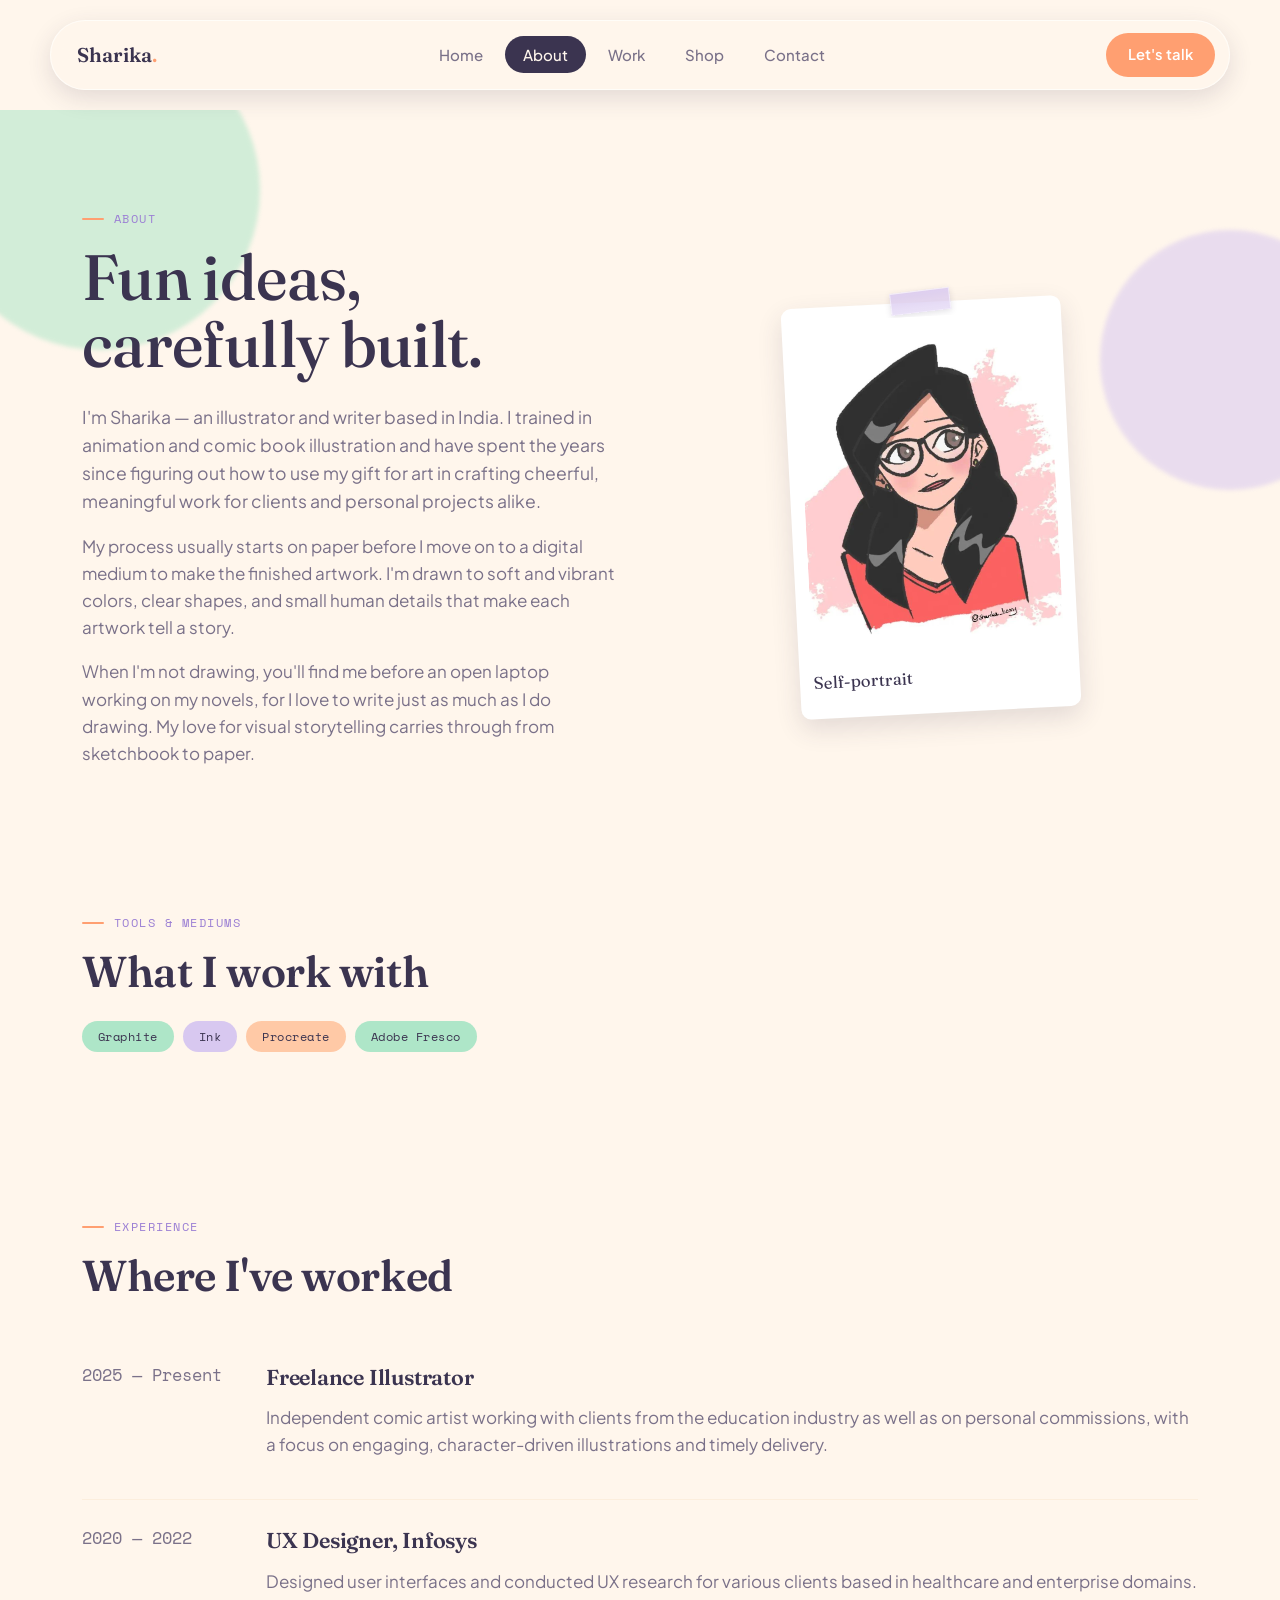
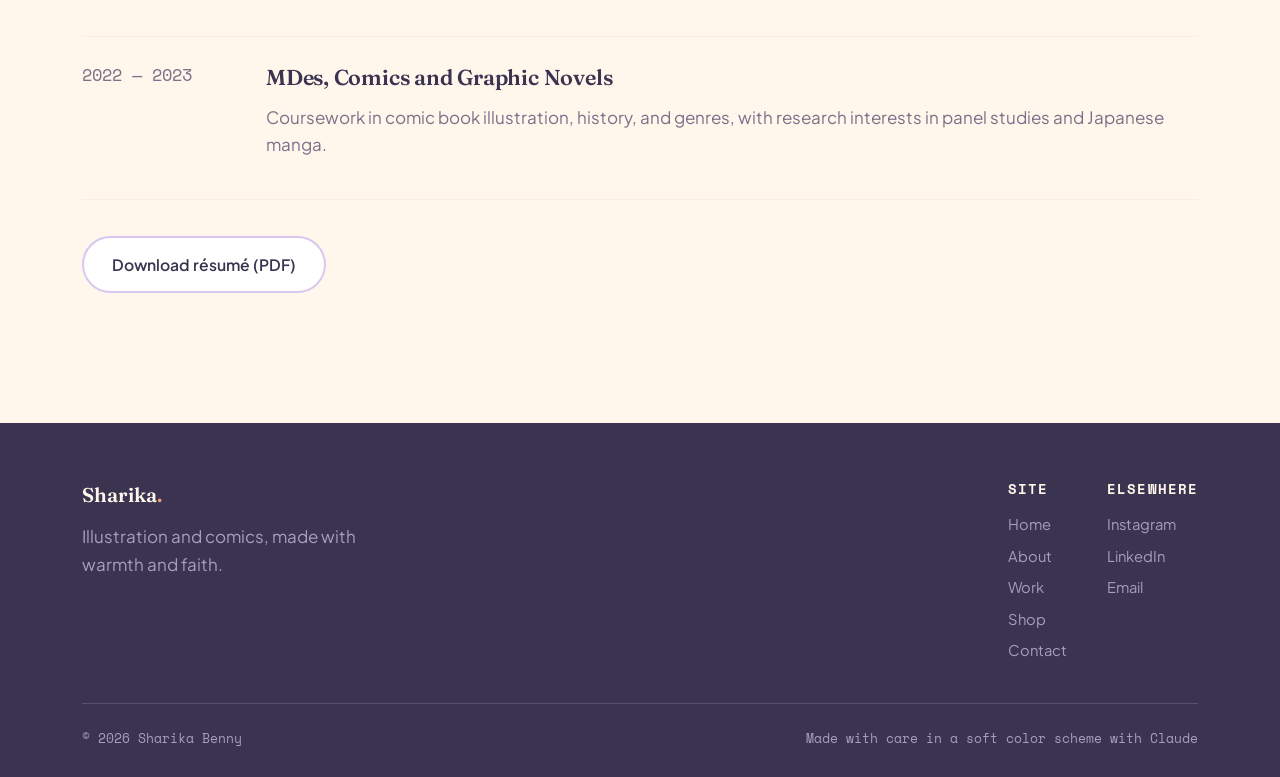
==== about.html @ 6d1d4801 "Update about.html" ====
<!DOCTYPE html>
<html lang="en">
<head>
<meta charset="UTF-8">
<meta name="viewport" content="width=device-width, initial-scale=1.0">
<title>About — Sharika Benny</title>
<meta name="description" content="About illustrator and visual artist Sharika Benny — background, tools, and experience.">
<link rel="preconnect" href="https://fonts.googleapis.com">
<link href="https://fonts.googleapis.com/css2?family=Fraunces:opsz,wght@9..144,400..700&family=Plus+Jakarta+Sans:wght@400;500;600;700&family=Space+Mono:wght@400;700&display=swap" rel="stylesheet">
<link rel="stylesheet" href="style.css">
</head>
<body>

<header class="site-header">
  <nav class="nav-pill wrap" style="max-width:1180px;">
    <a href="index.html" class="logo">Sharika<span class="dot">.</span></a>
    <ul class="nav-links">
      <li><a href="index.html">Home</a></li>
      <li><a href="about.html" class="active">About</a></li>
      <li><a href="work.html">Work</a></li>
      <li><a href="shop.html">Shop</a></li>
      <li><a href="contact.html">Contact</a></li>
    </ul>
    <a href="contact.html" class="nav-cta">Let's talk</a>
    <button class="nav-toggle">MENU</button>
  </nav>
</header>

<!-- ============ INTRO ============ -->
<section style="padding-bottom:60px;">
  <div class="blob-field"><span class="blob b1"></span><span class="blob b2"></span></div>
  <div class="wrap" style="position:relative; z-index:1;">
    <div class="grid-2">
      <div>
        <span class="eyebrow">About</span>
        <h1>Fun ideas,<br>carefully built.</h1>
        <p style="font-size:1.1rem;">I'm Sharika — an illustrator and writer based in India. I trained in animation and comic book illustration and have spent the years since figuring out how to use my gift for art in crafting cheerful, meaningful work for clients and personal projects alike.</p>
        <p>My process usually starts on paper before I move on to a digital medium to make the finished artwork. I'm drawn to soft and vibrant colors, clear shapes, and small human details that make each artwork tell a story.</p>
        <p>When I'm not drawing, you'll find me before an open laptop working on my novels, for I love to write just as much as I do drawing. My love for visual storytelling carries through from sketchbook to paper.</p>
      </div>
      <div style="position:relative; height:380px;">
        <div class="pin-card" style="width:280px; margin:0 auto;">
          <span class="tape"></span>
          <div class="art-thumb" style="aspect-ratio:3/4;">
             <a href="Pic.jpg" class="lightbox-link">
          <img src="Pic.jpg" alt="Fan Art">
          </a>
          </div>
          <div class="pin-title">Self-portrait</div>
        </div>
      </div>
    </div>
  </div>
</section>

<!-- ============ TOOLS / SKILLS ============ -->
<section class="section-tight">
  <div class="wrap">
    <span class="eyebrow">Tools &amp; mediums</span>
    <h2 style="margin-bottom:24px;">What I work with</h2>
    <div>
      <span class="tag">Graphite</span>
      <span class="tag is-lav">Ink</span>
      <span class="tag is-peach">Procreate</span>
      <span class="tag">Adobe Fresco</span>
    </div>
  </div>
</section>

<!-- ============ EXPERIENCE ============ -->
<section>
  <div class="wrap">
    <span class="eyebrow">Experience</span>
    <h2 style="margin-bottom:36px;">Where I've worked</h2>
    <div style="display:flex; flex-direction:column; gap:0;">

      <div style="display:grid; grid-template-columns:160px 1fr; gap:24px; padding:24px 0; border-bottom:1px solid var(--cream-deep);">
        <div class="pin-meta" style="font-family:var(--font-label); color:var(--ink-soft);">2025 — Present</div>
        <div>
          <h3>Freelance Illustrator</h3>
          <p>Independent comic artist working with clients from the education industry as well as on personal commissions, with a focus on engaging, character-driven illustrations and timely delivery.</p>
        </div>
      </div>

      <div style="display:grid; grid-template-columns:160px 1fr; gap:24px; padding:24px 0; border-bottom:1px solid var(--cream-deep);">
        <div class="pin-meta" style="font-family:var(--font-label); color:var(--ink-soft);">2020 — 2022</div>
        <div>
          <h3>UX Designer, Infosys </h3>
          <p>Designed user interfaces and conducted UX research for various clients based in healthcare and enterprise domains.</p>
        </div>
      </div>

      <div style="display:grid; grid-template-columns:160px 1fr; gap:24px; padding:24px 0; border-bottom:1px solid var(--cream-deep);">
        <div class="pin-meta" style="font-family:var(--font-label); color:var(--ink-soft);">2022 — 2023</div>
        <div>
          <h3>MDes, Comics and Graphic Novels</h3>
          <p>Coursework in comic book illustration, history, and genres, with research interests in panel studies and Japanese manga.</p>
        </div>
      </div>

    </div>
    <div style="margin-top:36px;">
      <a href="#" class="btn btn-secondary">Download résumé (PDF)</a>
    </div>
  </div>
</section>

<footer>
  <div class="wrap">
    <div class="foot-top">
      <div>
        <a href="index.html" class="logo">Sharika<span class="dot">.</span></a>
        <p style="color:var(--ink-faint); max-width:280px; margin-top:12px;">Illustration and comics, made with warmth and faith.</p>
      </div>
      <div class="foot-links">
        <div class="foot-col">
          <h4>Site</h4>
          <a href="index.html">Home</a>
          <a href="about.html">About</a>
          <a href="work.html">Work</a>
          <a href="shop.html">Shop</a>
          <a href="contact.html">Contact</a>
        </div>
        <div class="foot-col">
          <h4>Elsewhere</h4>
          <a href="https://www.instagram.com/sharika_benny/">Instagram</a>
          <a href="https://www.linkedin.com/in/sharika-b-89a00021a/">LinkedIn</a>
          <a href="sharikabenny@gmail.com">Email</a>
        </div>
      </div>
    </div>
    <div class="foot-bottom">
      <span>© 2026 Sharika Benny</span>
      <span>Made with care in a soft color scheme with Claude</span>
    </div>
  </div>
</footer>

<script src="js/script.js"></script>
</body>
</html>
---- style.css ----
/* =========================================================
   ART PORTFOLIO — DESIGN SYSTEM
   Palette: peach / mint / lavender, warm cream base
   Display: Fraunces · Body: Plus Jakarta Sans · Labels: Space Mono
   Signature element: pinned "corkboard" cards (rotated + washi tape)
   ========================================================= */

/* ---------- Opening Soon ---------- */

.opening-soon-card{
    max-width:520px;
    margin:50px auto;
    padding:45px;
    text-align:center;
    position:relative;
}

.notice-pin{
    font-size:1.8rem;
    margin-bottom:15px;
}

.notice{
    font-family:"Plus Jakarta Sans",sans-serif;
    color:var(--ink);
}

.notice-line{
    width:120px;
    height:2px;
    background:var(--ink);
    margin:0 auto 30px;
    opacity:.25;
}

.notice h2{
    font-family:"Space Mono",monospace;
    font-size:1rem;
    letter-spacing:2px;
    margin-bottom:30px;
}

.notice p{
    margin-bottom:28px;
    line-height:1.8;
    font-size:1.05rem;
}

.signature{
    font-family:"Fraunces",serif;
    font-size:1.2rem;
    color:var(--lavender-dark);
}

:root {
  /* Color tokens */
  --cream: #FFF6EC;
  --cream-deep: #FCEEDD;
  --peach: #FFC9A6;
  --peach-deep: #FF9F71;
  --mint: #AEE6C8;
  --mint-deep: #63B892;
  --lavender: #D8C8F0;
  --lavender-deep: #9B7FD4;
  --ink: #3B3450;
  --ink-soft: #7A7189;
  --ink-faint: #A79EBB;
  --white: #FFFFFF;
  --shadow: rgba(59, 52, 80, 0.14);

  /* Type */
  --font-display: "Fraunces", "Georgia", serif;
  --font-body: "Plus Jakarta Sans", "Segoe UI", sans-serif;
  --font-label: "Space Mono", "Courier New", monospace;

  /* Layout */
  --max-width: 1180px;
  --radius-lg: 28px;
  --radius-md: 18px;
  --radius-sm: 10px;
}

* { box-sizing: border-box; }
html { scroll-behavior: smooth; }

body {
  margin: 0;
  background: var(--cream);
  color: var(--ink);
  font-family: var(--font-body);
  font-size: 17px;
  line-height: 1.6;
  -webkit-font-smoothing: antialiased;
  overflow-x: hidden;
}

img { max-width: 100%; display: block; }
a { color: inherit; text-decoration: none; }

.wrap {
  max-width: var(--max-width);
  margin: 0 auto;
  padding: 0 32px;
}

h1, h2, h3, h4 {
  font-family: var(--font-display);
  font-weight: 600;
  margin: 0 0 0.4em;
  color: var(--ink);
  letter-spacing: -0.01em;
}

h1 { font-size: clamp(2.6rem, 5vw, 4.4rem); font-weight: 500; line-height: 1.05; }
h2 { font-size: clamp(1.9rem, 3.4vw, 2.7rem); line-height: 1.15; }
h3 { font-size: 1.35rem; }

p { margin: 0 0 1em; color: var(--ink-soft); }

.eyebrow {
  font-family: var(--font-label);
  font-size: 0.78rem;
  letter-spacing: 0.12em;
  text-transform: uppercase;
  color: var(--lavender-deep);
  display: inline-flex;
  align-items: center;
  gap: 10px;
  margin-bottom: 14px;
}
.eyebrow::before {
  content: "";
  width: 22px;
  height: 2px;
  background: var(--peach-deep);
  display: inline-block;
  border-radius: 2px;
}

/* Reduced motion respect */
@media (prefers-reduced-motion: reduce) {
  html { scroll-behavior: auto; }
  * { animation-duration: 0.001ms !important; animation-iteration-count: 1 !important; transition-duration: 0.001ms !important; }
}

/* =========================================================
   AMBIENT BACKGROUND BLOBS
   ========================================================= */
.blob-field {
  position: absolute;
  inset: 0;
  overflow: hidden;
  z-index: 0;
  pointer-events: none;
}
.blob {
  position: absolute;
  border-radius: 50%;
  filter: blur(2px);
  opacity: 0.55;
  animation: float 16s ease-in-out infinite;
}
.blob.b1 { width: 320px; height: 320px; background: var(--mint); top: -80px; left: -60px; animation-delay: 0s; }
.blob.b2 { width: 260px; height: 260px; background: var(--lavender); top: 120px; right: -80px; animation-delay: -4s; }
.blob.b3 { width: 200px; height: 200px; background: var(--peach); bottom: -60px; left: 30%; animation-delay: -8s; }

@keyframes float {
  0%, 100% { transform: translate(0, 0) scale(1); }
  33% { transform: translate(18px, -24px) scale(1.05); }
  66% { transform: translate(-14px, 14px) scale(0.97); }
}

/* =========================================================
   NAVIGATION — soft pill, sticky
   ========================================================= */
.site-header {
  position: sticky;
  top: 0;
  z-index: 100;
  padding: 20px 0;
}
.nav-pill {
  max-width: var(--max-width);
  margin: 0 auto;
  padding: 12px 14px 12px 26px;
  background: rgba(255, 246, 236, 0.78);
  backdrop-filter: blur(14px);
  -webkit-backdrop-filter: blur(14px);
  border: 1px solid rgba(255, 255, 255, 0.6);
  border-radius: 100px;
  display: flex;
  align-items: center;
  justify-content: space-between;
  box-shadow: 0 8px 24px var(--shadow);
}
.logo {
  font-family: var(--font-display);
  font-size: 1.25rem;
  font-weight: 600;
  color: var(--ink);
}
.logo .dot { color: var(--peach-deep); }

.nav-links {
  display: flex;
  align-items: center;
  gap: 4px;
  list-style: none;
  margin: 0;
  padding: 0;
}
.nav-links a {
  padding: 9px 18px;
  border-radius: 100px;
  font-size: 0.94rem;
  font-weight: 500;
  color: var(--ink-soft);
  transition: background 0.2s ease, color 0.2s ease;
}
.nav-links a:hover { background: var(--mint); color: var(--ink); }
.nav-links a.active { background: var(--ink); color: var(--cream); }

.nav-cta {
  background: var(--peach-deep);
  color: var(--white);
  padding: 10px 22px;
  border-radius: 100px;
  font-weight: 600;
  font-size: 0.92rem;
  white-space: nowrap;
  transition: transform 0.2s ease, box-shadow 0.2s ease;
}
.nav-cta:hover { transform: translateY(-2px); box-shadow: 0 8px 18px var(--shadow); }

.nav-toggle { display: none; }

@media (max-width: 780px) {
  .nav-links { display: none; }
  .nav-toggle {
    display: inline-flex;
    background: none;
    border: none;
    font-family: var(--font-label);
    font-size: 0.85rem;
    color: var(--ink);
    cursor: pointer;
  }
  .nav-pill.open .nav-links {
    display: flex;
    flex-direction: column;
    position: absolute;
    top: 74px;
    left: 20px;
    right: 20px;
    background: var(--white);
    border-radius: var(--radius-md);
    padding: 12px;
    box-shadow: 0 12px 30px var(--shadow);
  }
  .nav-links a { width: 100%; text-align: center; }
}

/* =========================================================
   BUTTONS
   ========================================================= */
.btn {
  display: inline-flex;
  align-items: center;
  gap: 8px;
  padding: 14px 28px;
  border-radius: 100px;
  font-weight: 600;
  font-size: 0.98rem;
  border: none;
  cursor: pointer;
  transition: transform 0.2s ease, box-shadow 0.2s ease, background 0.2s ease;
  font-family: var(--font-body);
}
.btn-primary { background: var(--ink); color: var(--cream); }
.btn-primary:hover { transform: translateY(-2px); box-shadow: 0 10px 22px var(--shadow); }
.btn-secondary { background: var(--white); color: var(--ink); border: 2px solid var(--lavender); }
.btn-secondary:hover { background: var(--lavender); transform: translateY(-2px); }
.btn-block { width: 100%; justify-content: center; }

/* =========================================================
   SIGNATURE ELEMENT — PINNED CORKBOARD CARD
   Rotated cards with a washi-tape strip, like pinned to a studio wall.
   Straightens and lifts on hover.
   ========================================================= */
.pin-card {
  position: relative;
  background: var(--white);
  border-radius: var(--radius-sm);
  padding: 14px 14px 20px;
  box-shadow: 0 10px 26px var(--shadow);
  transition: transform 0.35s cubic-bezier(.2,.8,.2,1), box-shadow 0.35s ease;
  cursor: pointer;
}
.pin-card .art-thumb img {
    width: 100%;
    height: 100%;
    display: block;
    object-fit: cover;
}
.pin-card .art-thumb a {
    display: block;
    width: 100%;
    height: 100%;
}
.pin-card:nth-child(3n+1) { transform: rotate(-3deg); }
.pin-card:nth-child(3n+2) { transform: rotate(2deg); }
.pin-card:nth-child(3n)   { transform: rotate(-1.5deg); }
.pin-card:hover {
  transform: rotate(0deg) translateY(-8px) scale(1.02);
  box-shadow: 0 20px 40px var(--shadow);
  z-index: 5;
}
.pin-card .tape {
  position: absolute;
  top: -12px;
  left: 50%;
  transform: translateX(-50%) rotate(-4deg);
  width: 60px;
  height: 22px;
  background: linear-gradient(180deg, rgba(216,200,240,0.85), rgba(216,200,240,0.55));
  border: 1px solid rgba(255,255,255,0.5);
  box-shadow: 0 2px 6px var(--shadow);
}
.pin-card:nth-child(3n+2) .tape { background: linear-gradient(180deg, rgba(174,230,200,0.85), rgba(174,230,200,0.55)); }
.pin-card:nth-child(3n) .tape { background: linear-gradient(180deg, rgba(255,201,166,0.85), rgba(255,201,166,0.55)); }

.pin-card .art-thumb {
  width: 100%;
  aspect-ratio: 4 / 3.1;
  border-radius: 6px;
  overflow: hidden;
  margin-bottom: 12px;
  position: relative;
}
.pin-card .art-thumb svg { width: 100%; height: 100%; display: block; }

.pin-card .pin-title { font-family: var(--font-display); font-size: 1.05rem; margin-bottom: 2px; }
.pin-card .pin-meta { font-family: var(--font-label); font-size: 0.72rem; color: var(--ink-faint); text-transform: uppercase; letter-spacing: 0.06em; }

/* =========================================================
   TAG PILLS
   ========================================================= */
.tag {
  display: inline-flex;
  padding: 6px 16px;
  border-radius: 100px;
  font-family: var(--font-label);
  font-size: 0.76rem;
  letter-spacing: 0.04em;
  background: var(--mint);
  color: var(--ink);
  margin: 0 6px 6px 0;
}
.tag.is-lav { background: var(--lavender); }
.tag.is-peach { background: var(--peach); }

/* =========================================================
   SECTIONS
   ========================================================= */
section { padding: 90px 0; position: relative; }
.section-tight { padding: 60px 0; }
.section-header { max-width: 640px; margin-bottom: 48px; }
.section-header.center { margin-left: auto; margin-right: auto; text-align: center; }

/* =========================================================
   FOOTER
   ========================================================= */
footer {
  background: var(--ink);
  color: var(--cream);
  padding: 56px 0 28px;
  margin-top: 40px;
}
footer .foot-top {
  display: flex;
  justify-content: space-between;
  align-items: flex-start;
  flex-wrap: wrap;
  gap: 32px;
  padding-bottom: 32px;
  border-bottom: 1px solid rgba(255,255,255,0.14);
}
footer .logo { color: var(--cream); }
footer .foot-links { display: flex; gap: 40px; flex-wrap: wrap; }
footer .foot-col h4 { color: var(--cream); font-size: 0.85rem; font-family: var(--font-label); text-transform: uppercase; letter-spacing: 0.08em; margin-bottom: 12px; }
footer .foot-col a { display: block; color: var(--ink-faint); margin-bottom: 8px; font-size: 0.92rem; transition: color 0.2s ease; }
footer .foot-col a:hover { color: var(--peach); }
footer .foot-bottom {
  padding-top: 24px;
  display: flex;
  justify-content: space-between;
  flex-wrap: wrap;
  gap: 12px;
  font-size: 0.82rem;
  color: var(--ink-faint);
  font-family: var(--font-label);
}

/* =========================================================
   LIGHTBOX
   ========================================================= */
/* =========================================================
   LIGHTBOX
   ========================================================= */

.lightbox{
    position:fixed;
    inset:0;
    display:none;
    justify-content:center;
    align-items:center;
    background:rgba(0,0,0,.75);
    backdrop-filter:blur(6px);
    z-index:9999;
    padding:40px;
}

.lightbox.open{
    display:flex;
}

.lightbox-inner{
    position:relative;
    max-width:90vw;
    max-height:90vh;
}

#lightbox-img{
    display:block;
    max-width:100%;
    max-height:90vh;
    border-radius:14px;
    box-shadow:0 25px 60px rgba(0,0,0,.4);
}

.lightbox-close{
    position:absolute;
    top:-18px;
    right:-18px;

    width:40px;
    height:40px;

    border:none;
    border-radius:50%;

    background:white;
    color:#333;

    font-size:24px;
    cursor:pointer;
}
/* =========================================================
   FORMS
   ========================================================= */
.form-field { margin-bottom: 20px; }
.form-field label {
  display: block;
  font-family: var(--font-label);
  font-size: 0.78rem;
  text-transform: uppercase;
  letter-spacing: 0.06em;
  color: var(--ink-soft);
  margin-bottom: 8px;
}
.form-field input,
.form-field textarea,
.form-field select {
  width: 100%;
  padding: 14px 18px;
  border-radius: var(--radius-sm);
  border: 2px solid var(--cream-deep);
  background: var(--white);
  font-family: var(--font-body);
  font-size: 1rem;
  color: var(--ink);
  transition: border-color 0.2s ease;
}
.form-field input:focus,
.form-field textarea:focus,
.form-field select:focus {
  outline: none;
  border-color: var(--lavender-deep);
}
.form-field textarea { resize: vertical; min-height: 130px; }

/* Visible keyboard focus for accessibility */
a:focus-visible, button:focus-visible, input:focus-visible, textarea:focus-visible, select:focus-visible {
  outline: 3px solid var(--lavender-deep);
  outline-offset: 2px;
}

/* =========================================================
   UTILITY GRIDS
   ========================================================= */
.grid-2 { display: grid; grid-template-columns: 1fr 1fr; gap: 48px; align-items: center; }
.grid-3 { display: grid; grid-template-columns: repeat(3, 1fr); gap: 28px; }
.grid-4 { display: grid; grid-template-columns: repeat(4, 1fr); gap: 24px; }

@media (max-width: 900px) {
  .grid-2 { grid-template-columns: 1fr; gap: 32px; }
  .grid-3 { grid-template-columns: repeat(2, 1fr); }
  .grid-4 { grid-template-columns: repeat(2, 1fr); }
}
@media (max-width: 560px) {
  .grid-3, .grid-4 { grid-template-columns: 1fr; }
  .wrap { padding: 0 20px; }
  section { padding: 60px 0; }
}

/* Filter tabs (Work page) */
.filter-row {
  display: flex;
  gap: 10px;
  flex-wrap: wrap;
  margin-bottom: 40px;
}
.filter-btn {
  padding: 10px 20px;
  border-radius: 100px;
  border: 2px solid var(--cream-deep);
  background: var(--white);
  font-family: var(--font-label);
  font-size: 0.8rem;
  letter-spacing: 0.03em;
  cursor: pointer;
  transition: all 0.2s ease;
}
.filter-btn:hover { border-color: var(--lavender); }
.filter-btn.active { background: var(--ink); color: var(--cream); border-color: var(--ink); }

.hidden { display: none !important; }

/* Toast confirmation */
.toast {
  position: fixed;
  bottom: 30px;
  left: 50%;
  transform: translateX(-50%) translateY(20px);
  background: var(--ink);
  color: var(--cream);
  padding: 16px 28px;
  border-radius: 100px;
  font-size: 0.92rem;
  box-shadow: 0 12px 30px rgba(0,0,0,0.25);
  opacity: 0;
  pointer-events: none;
  transition: all 0.3s ease;
  z-index: 300;
}
.toast.show { opacity: 1; transform: translateX(-50%) translateY(0); pointer-events: auto; }
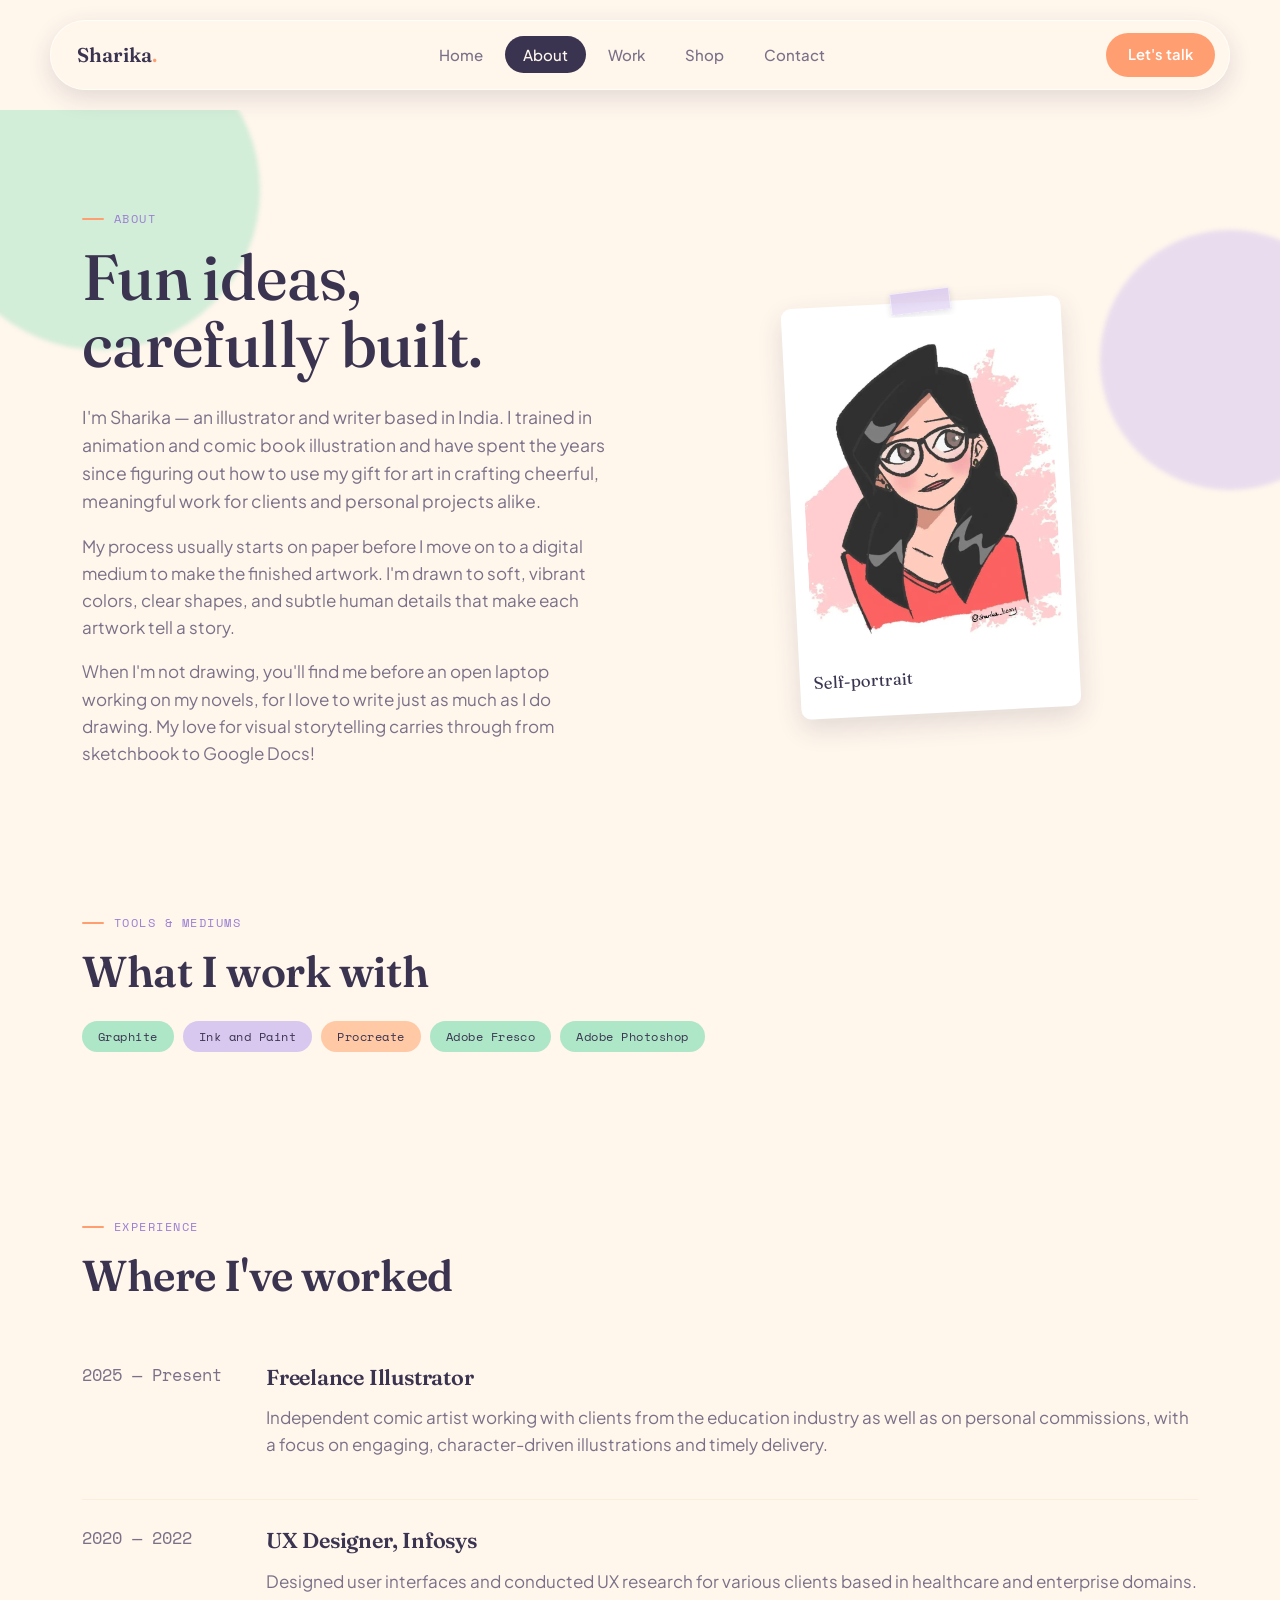
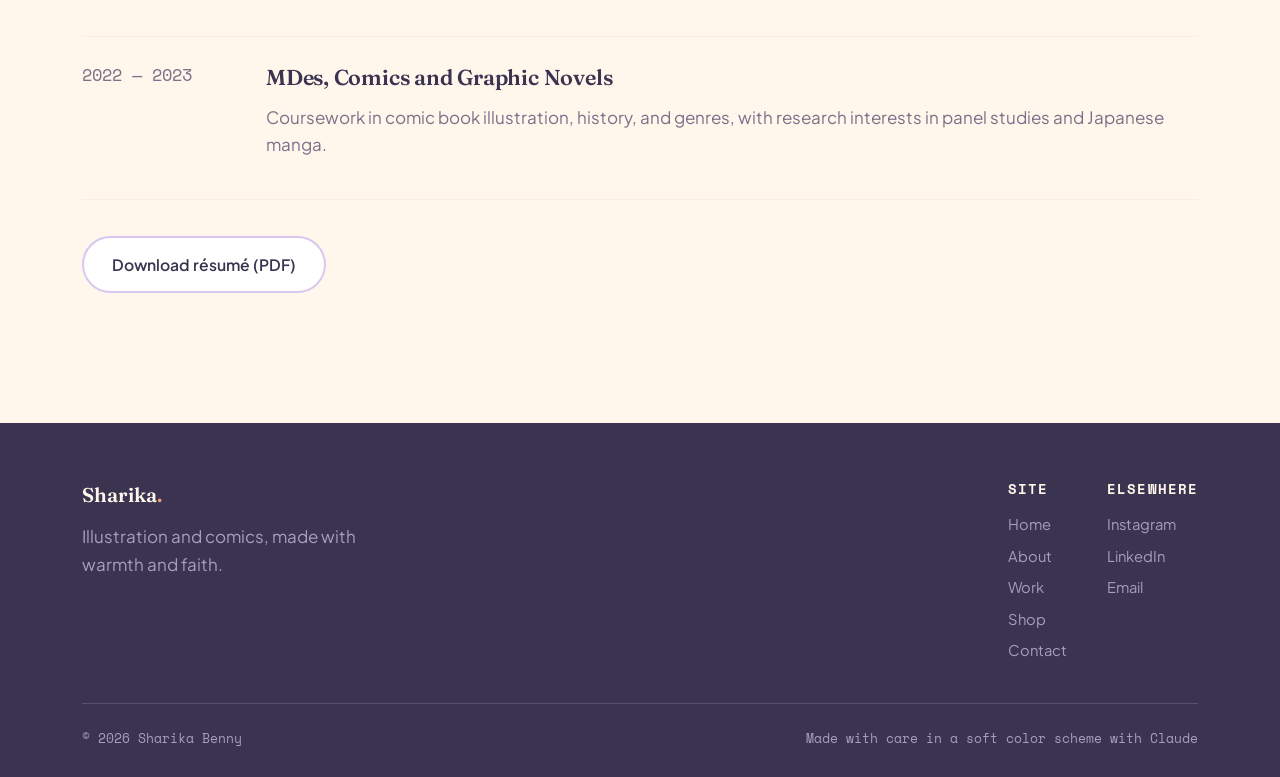
==== commit ed6d1315: "Update about.html" ====
--- a/about.html
+++ b/about.html
@@ -35,8 +35,8 @@
         <span class="eyebrow">About</span>
         <h1>Fun ideas,<br>carefully built.</h1>
         <p style="font-size:1.1rem;">I'm Sharika — an illustrator and writer based in India. I trained in animation and comic book illustration and have spent the years since figuring out how to use my gift for art in crafting cheerful, meaningful work for clients and personal projects alike.</p>
-        <p>My process usually starts on paper before I move on to a digital medium to make the finished artwork. I'm drawn to soft and vibrant colors, clear shapes, and small human details that make each artwork tell a story.</p>
-        <p>When I'm not drawing, you'll find me before an open laptop working on my novels, for I love to write just as much as I do drawing. My love for visual storytelling carries through from sketchbook to paper.</p>
+        <p>My process usually starts on paper before I move on to a digital medium to make the finished artwork. I'm drawn to soft, vibrant colors, clear shapes, and subtle human details that make each artwork tell a story.</p>
+        <p>When I'm not drawing, you'll find me before an open laptop working on my novels, for I love to write just as much as I do drawing. My love for visual storytelling carries through from sketchbook to Google Docs!</p>
       </div>
       <div style="position:relative; height:380px;">
         <div class="pin-card" style="width:280px; margin:0 auto;">
@@ -60,9 +60,10 @@
     <h2 style="margin-bottom:24px;">What I work with</h2>
     <div>
       <span class="tag">Graphite</span>
-      <span class="tag is-lav">Ink</span>
+      <span class="tag is-lav">Ink and Paint</span>
       <span class="tag is-peach">Procreate</span>
       <span class="tag">Adobe Fresco</span>
+      <span class="tag">Adobe Photoshop</span>
     </div>
   </div>
 </section>
@@ -100,7 +101,7 @@
 
     </div>
     <div style="margin-top:36px;">
-      <a href="#" class="btn btn-secondary">Download résumé (PDF)</a>
+      <a href="https://docs.google.com/document/d/1B8jupJB8aHjTLiYPlQEX-GIqlNUJSRAeGOKn75gfinE/edit?usp=sharing" class="btn btn-secondary">Download résumé (PDF)</a>
     </div>
   </div>
 </section>
@@ -125,7 +126,7 @@
           <h4>Elsewhere</h4>
           <a href="https://www.instagram.com/sharika_benny/">Instagram</a>
           <a href="https://www.linkedin.com/in/sharika-b-89a00021a/">LinkedIn</a>
-          <a href="sharikabenny@gmail.com">Email</a>
+          <a href="mailto:sharikabenny@gmail.com">Email</a>
         </div>
       </div>
     </div>
--- a/style.css
+++ b/style.css
@@ -404,57 +404,149 @@
 /* =========================================================
    LIGHTBOX
    ========================================================= */
-/* =========================================================
-   LIGHTBOX
-   ========================================================= */
-
-.lightbox{
-    position:fixed;
-    inset:0;
-    display:none;
-    justify-content:center;
-    align-items:center;
-    background:rgba(0,0,0,.75);
-    backdrop-filter:blur(6px);
-    z-index:9999;
-    padding:40px;
-}
-
-.lightbox.open{
-    display:flex;
-}
-
-.lightbox-inner{
-    position:relative;
-    max-width:90vw;
-    max-height:90vh;
-}
-
-#lightbox-img{
-    display:block;
-    max-width:100%;
-    max-height:90vh;
-    border-radius:14px;
-    box-shadow:0 25px 60px rgba(0,0,0,.4);
-}
-
-.lightbox-close{
-    position:absolute;
-    top:-18px;
-    right:-18px;
-
-    width:40px;
-    height:40px;
-
-    border:none;
-    border-radius:50%;
-
-    background:white;
-    color:#333;
-
-    font-size:24px;
-    cursor:pointer;
-}
+
+#lightbox-img {
+    position: relative;
+    z-index: 1;
+}
+
+#lightbox-img {
+    cursor: grab;
+}
+
+#lightbox-img:active {
+    cursor: grabbing;
+}
+
+.lightbox {
+    position: fixed;
+    inset: 0;
+    display: none;
+    justify-content: center;
+    align-items: center;
+    padding: 40px;
+    background: rgba(0, 0, 0, 0.75);
+    backdrop-filter: blur(6px);
+    z-index: 9999;
+}
+
+.lightbox.show {
+    display: flex;
+}
+
+.lightbox-inner {
+    position: relative;
+    display: inline-block;
+
+    background: white;
+    padding: 22px;
+    border-radius: 24px;
+    box-shadow: 0 25px 60px rgba(0,0,0,.35);
+}
+
+#lightbox-img {
+    display: block;
+    max-width: 85vw;
+    max-height: 85vh;
+    width: auto;
+    height: auto;
+    border-radius: 14px;
+}
+
+.pin-card.lightbox-link {
+    display: block;
+    text-decoration: none;
+    color: inherit;
+}
+
+/* Close button */
+
+.lightbox-close {
+    position: absolute;
+    top: -18px;
+    right: -18px;
+
+    width: 42px;
+    height: 42px;
+
+    border: none;
+    border-radius: 50%;
+
+    background: white;
+    font-size: 26px;
+    cursor: pointer;
+    z-index: 20;
+}
+
+.lightbox-close:hover {
+    transform: scale(1.08);
+}
+
+/* Navigation */
+
+.lightbox-prev,
+.lightbox-next {
+
+    position: absolute;
+    top: 50%;
+    transform: translateY(-50%);
+
+    width: 54px;
+    height: 54px;
+
+    border: none;
+    border-radius: 50%;
+
+    background: rgba(255,255,255,.95);
+    color: #333;
+
+    font-size: 28px;
+    cursor: pointer;
+
+    transition: transform .2s ease, background .2s ease;
+}
+
+.lightbox-prev:hover,
+.lightbox-next:hover {
+    background: white;
+    transform: translateY(-50%) scale(1.08);
+}
+
+.lightbox-prev {
+    left: -75px;
+}
+
+.lightbox-next {
+    right: -75px;
+}
+
+/* Mobile */
+
+@media (max-width: 900px) {
+
+    .lightbox {
+        padding: 20px;
+    }
+
+    .lightbox-inner {
+        padding: 12px;
+    }
+
+    .lightbox-prev {
+        left: 8px;
+    }
+
+    .lightbox-next {
+        right: 8px;
+    }
+
+    .lightbox-close {
+        top: 10px;
+        right: 10px;
+    }
+
+}
+
 /* =========================================================
    FORMS
    ========================================================= */
@@ -554,3 +646,14 @@
   z-index: 300;
 }
 .toast.show { opacity: 1; transform: translateX(-50%) translateY(0); pointer-events: auto; }
+
+.success-message {
+    display: none;
+    margin-top: 20px;
+    padding: 16px 18px;
+    border-radius: 12px;
+    background: #e8f8ee;
+    color: #20643b;
+    font-weight: 600;
+    line-height: 1.5;
+}
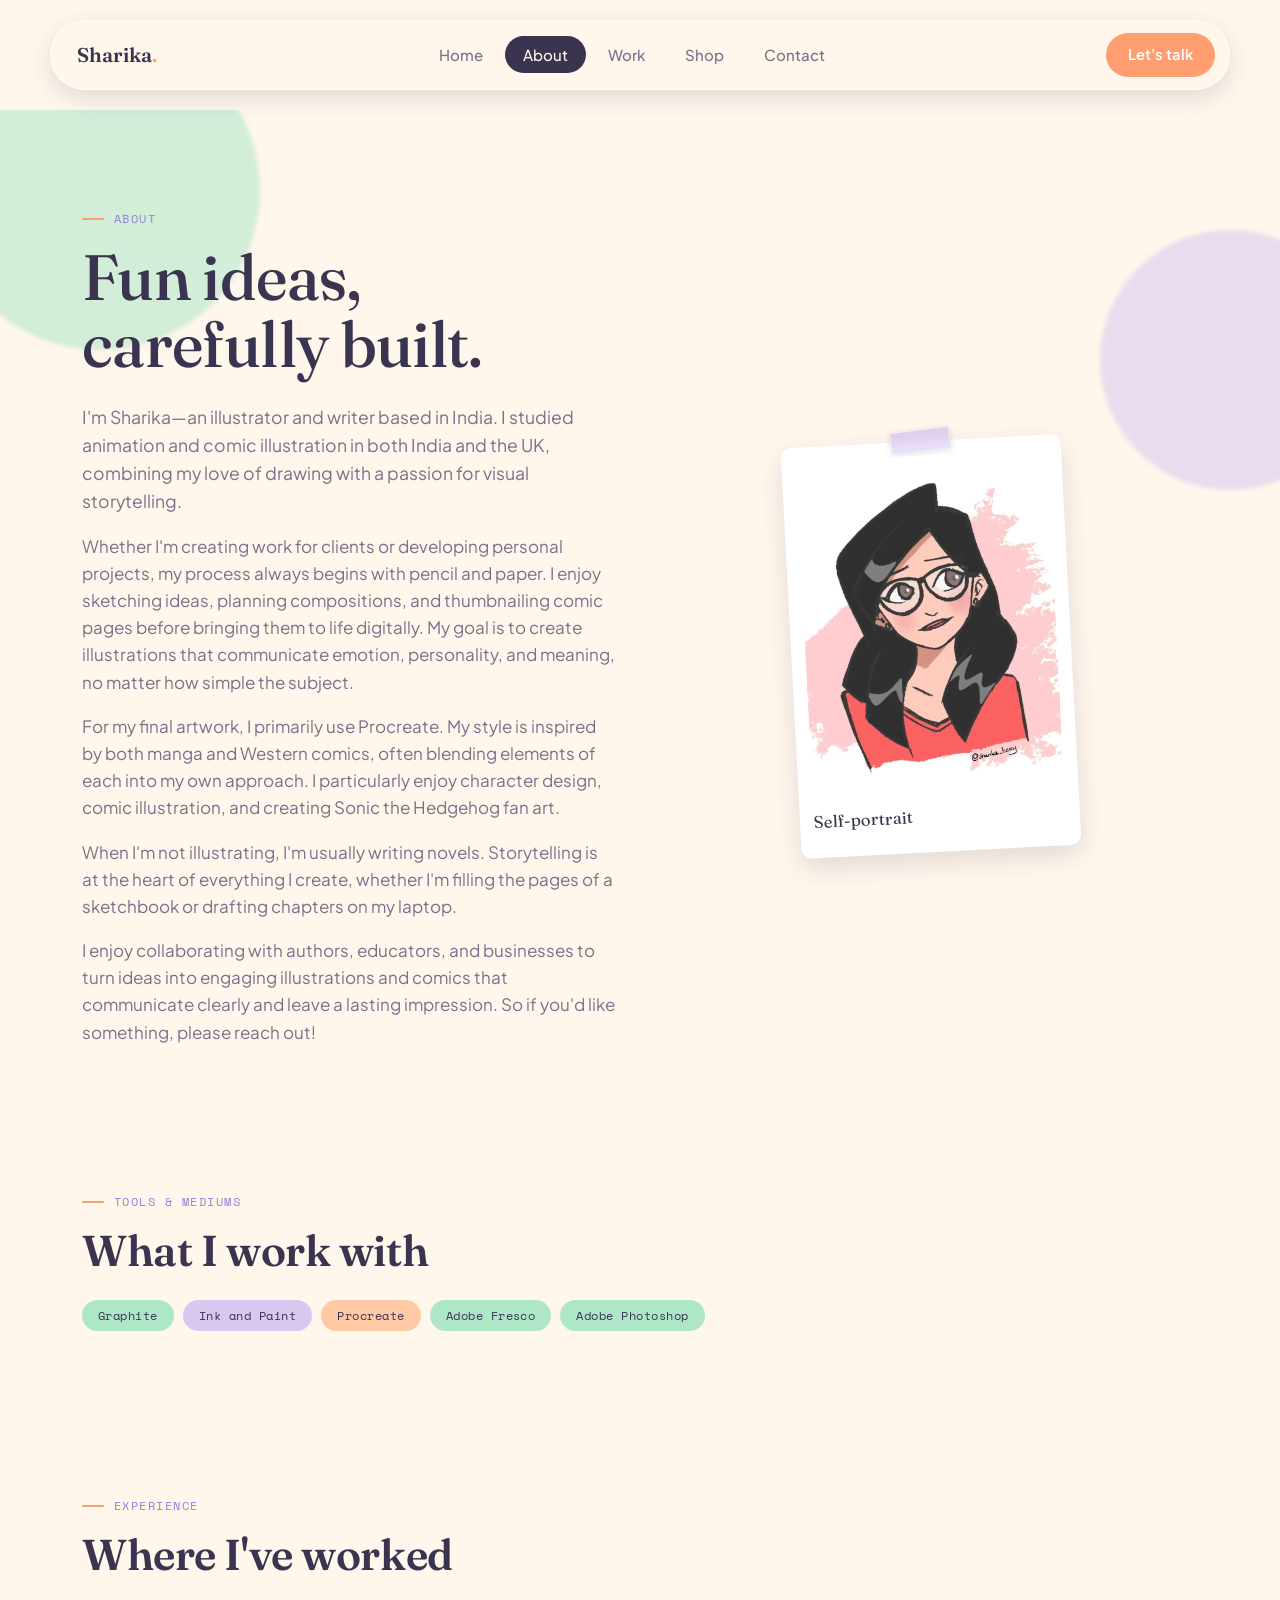
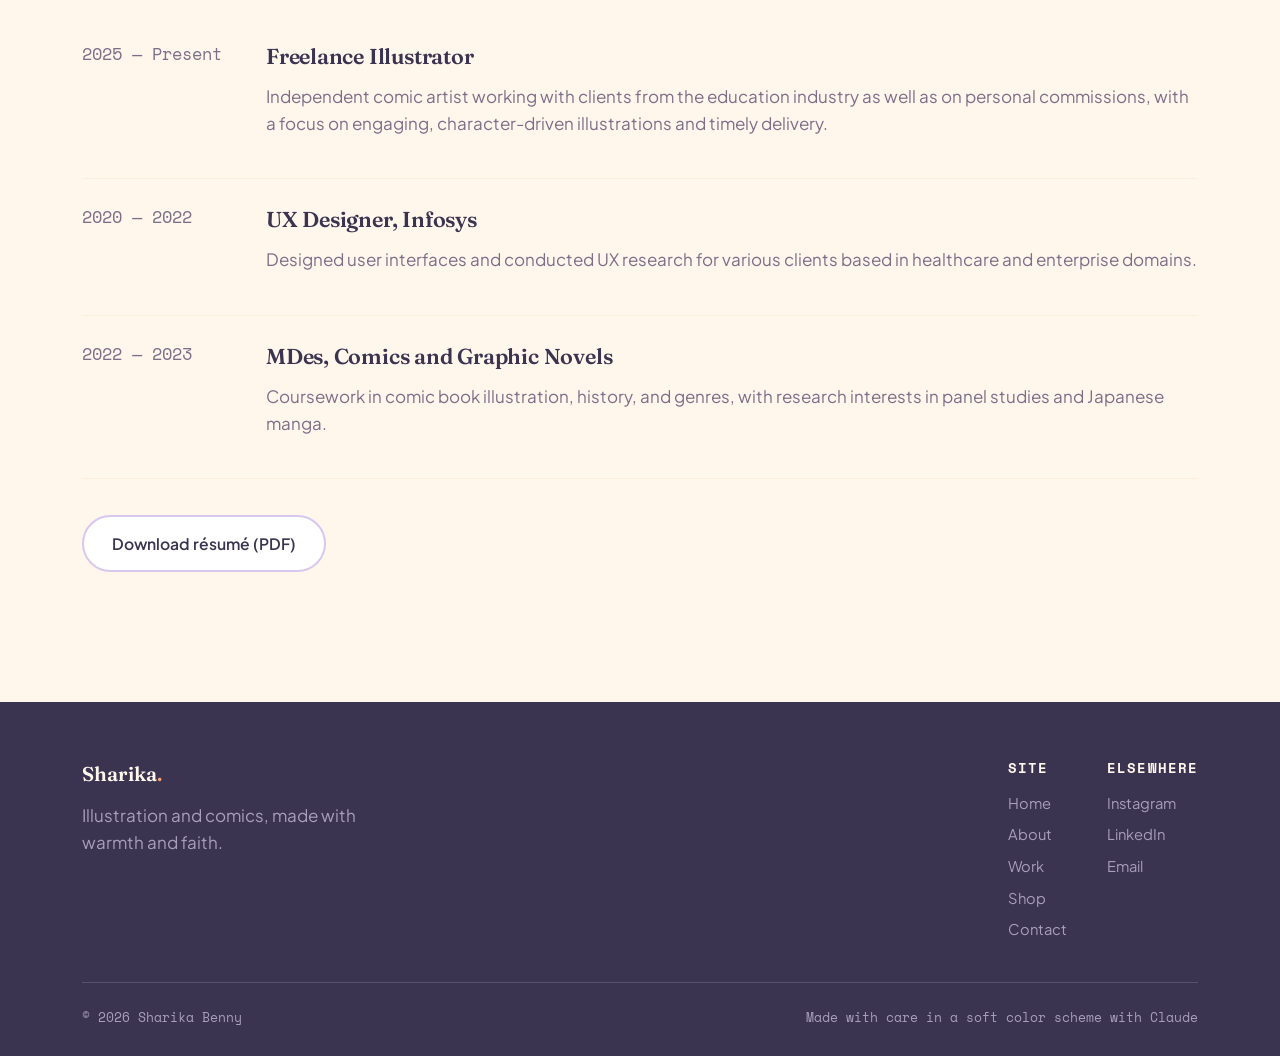
==== commit 6e5b7900: "Update about.html" ====
--- a/about.html
+++ b/about.html
@@ -34,9 +34,11 @@
       <div>
         <span class="eyebrow">About</span>
         <h1>Fun ideas,<br>carefully built.</h1>
-        <p style="font-size:1.1rem;">I'm Sharika — an illustrator and writer based in India. I trained in animation and comic book illustration and have spent the years since figuring out how to use my gift for art in crafting cheerful, meaningful work for clients and personal projects alike.</p>
-        <p>My process usually starts on paper before I move on to a digital medium to make the finished artwork. I'm drawn to soft, vibrant colors, clear shapes, and subtle human details that make each artwork tell a story.</p>
-        <p>When I'm not drawing, you'll find me before an open laptop working on my novels, for I love to write just as much as I do drawing. My love for visual storytelling carries through from sketchbook to Google Docs!</p>
+        <p style="font-size:1.1rem;">I'm Sharika—an illustrator and writer based in India. I studied animation and comic illustration in both India and the UK, combining my love of drawing with a passion for visual storytelling.</p>
+        <p>Whether I'm creating work for clients or developing personal projects, my process always begins with pencil and paper. I enjoy sketching ideas, planning compositions, and thumbnailing comic pages before bringing them to life digitally. My goal is to create illustrations that communicate emotion, personality, and meaning, no matter how simple the subject.</p>
+        <p>For my final artwork, I primarily use Procreate. My style is inspired by both manga and Western comics, often blending elements of each into my own approach. I particularly enjoy character design, comic illustration, and creating Sonic the Hedgehog fan art.</p>
+      <p>When I'm not illustrating, I'm usually writing novels. Storytelling is at the heart of everything I create, whether I'm filling the pages of a sketchbook or drafting chapters on my laptop.</p>
+      <p>I enjoy collaborating with authors, educators, and businesses to turn ideas into engaging illustrations and comics that communicate clearly and leave a lasting impression. So if you'd like something, please reach out!</p>
       </div>
       <div style="position:relative; height:380px;">
         <div class="pin-card" style="width:280px; margin:0 auto;">
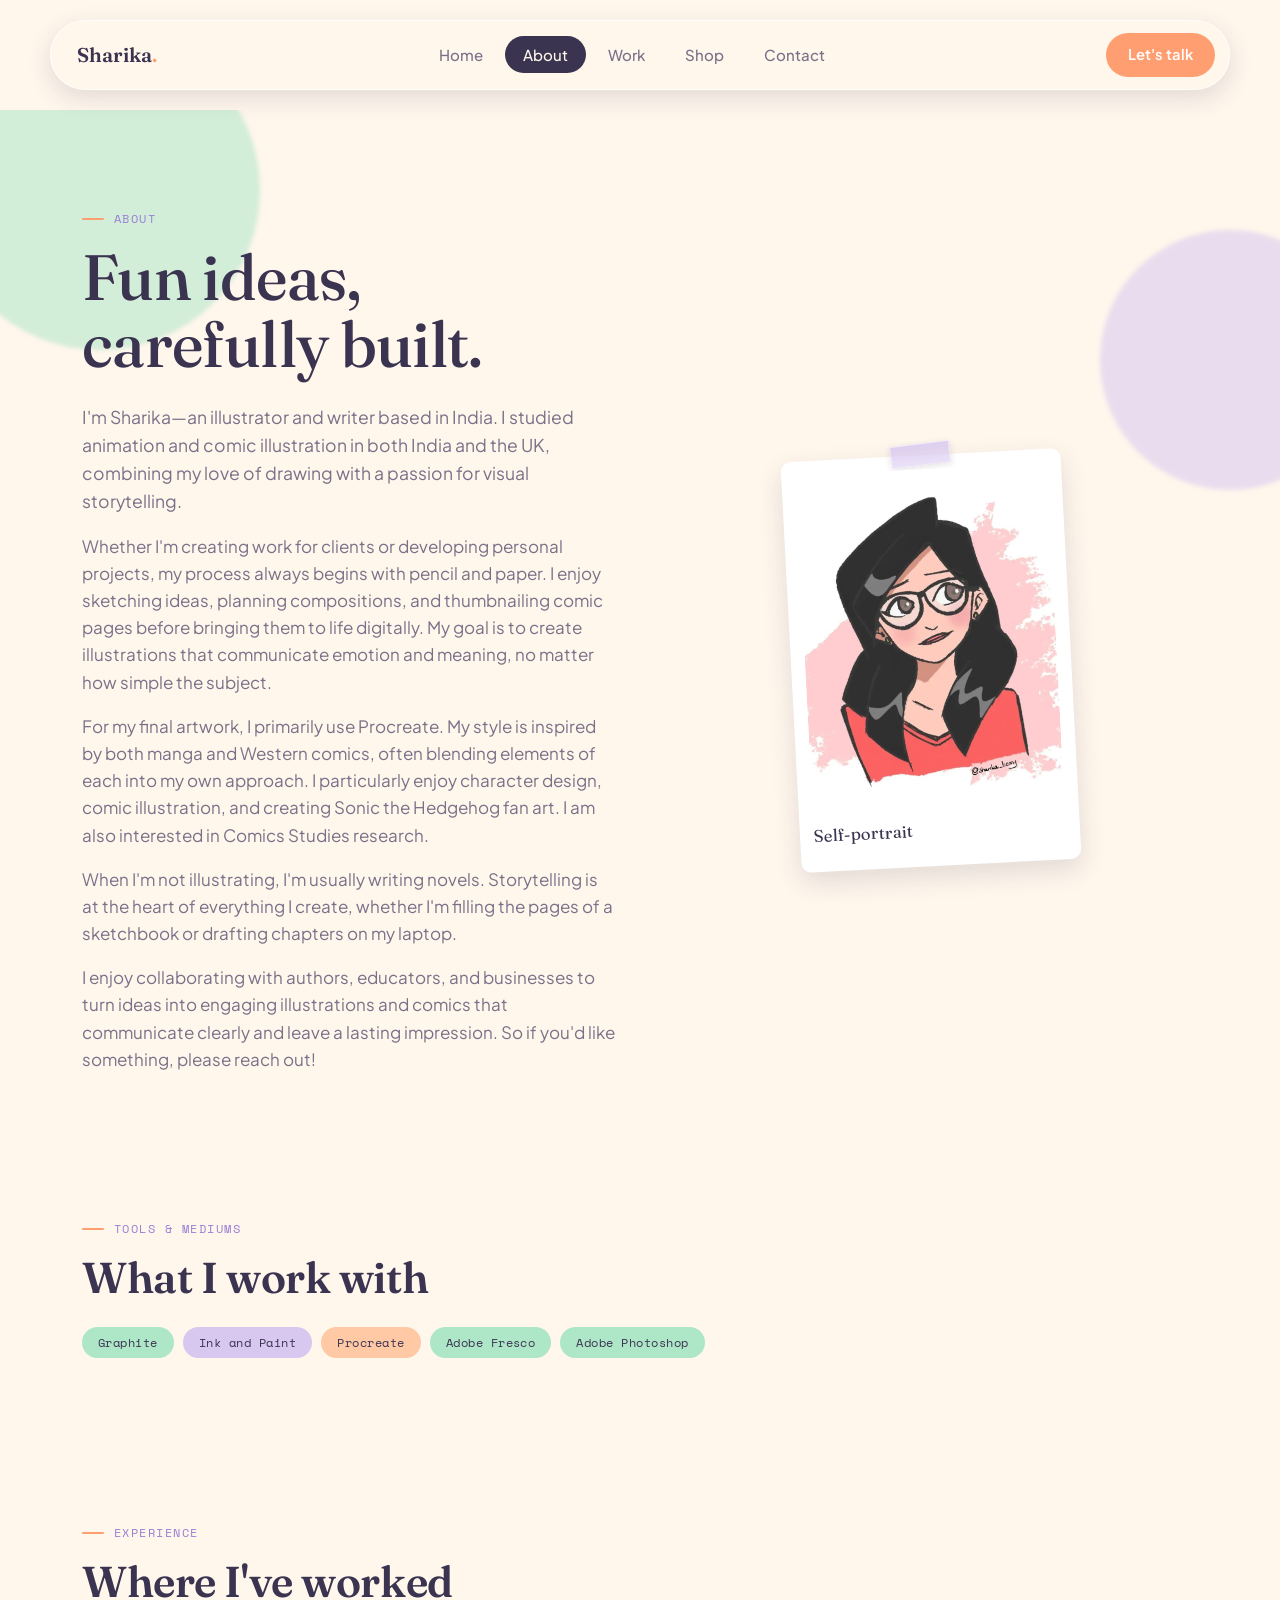
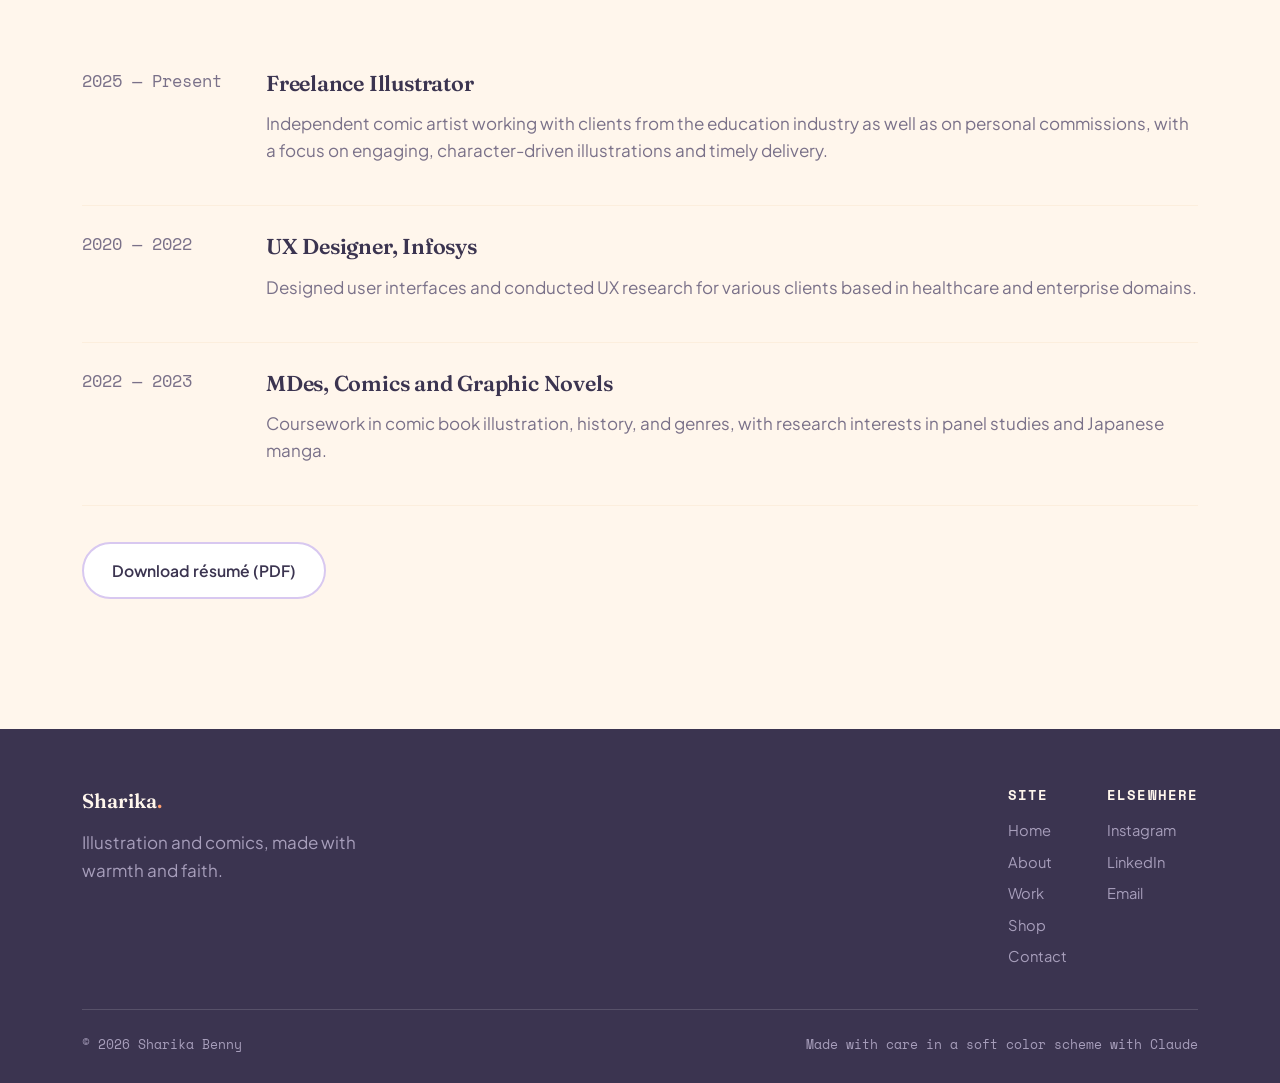
==== commit 825da5d6: "Update about.html" ====
--- a/about.html
+++ b/about.html
@@ -35,8 +35,8 @@
         <span class="eyebrow">About</span>
         <h1>Fun ideas,<br>carefully built.</h1>
         <p style="font-size:1.1rem;">I'm Sharika—an illustrator and writer based in India. I studied animation and comic illustration in both India and the UK, combining my love of drawing with a passion for visual storytelling.</p>
-        <p>Whether I'm creating work for clients or developing personal projects, my process always begins with pencil and paper. I enjoy sketching ideas, planning compositions, and thumbnailing comic pages before bringing them to life digitally. My goal is to create illustrations that communicate emotion, personality, and meaning, no matter how simple the subject.</p>
-        <p>For my final artwork, I primarily use Procreate. My style is inspired by both manga and Western comics, often blending elements of each into my own approach. I particularly enjoy character design, comic illustration, and creating Sonic the Hedgehog fan art.</p>
+        <p>Whether I'm creating work for clients or developing personal projects, my process always begins with pencil and paper. I enjoy sketching ideas, planning compositions, and thumbnailing comic pages before bringing them to life digitally. My goal is to create illustrations that communicate emotion and meaning, no matter how simple the subject.</p>
+        <p>For my final artwork, I primarily use Procreate. My style is inspired by both manga and Western comics, often blending elements of each into my own approach. I particularly enjoy character design, comic illustration, and creating Sonic the Hedgehog fan art. I am also interested in Comics Studies research.</p>
       <p>When I'm not illustrating, I'm usually writing novels. Storytelling is at the heart of everything I create, whether I'm filling the pages of a sketchbook or drafting chapters on my laptop.</p>
       <p>I enjoy collaborating with authors, educators, and businesses to turn ideas into engaging illustrations and comics that communicate clearly and leave a lasting impression. So if you'd like something, please reach out!</p>
       </div>
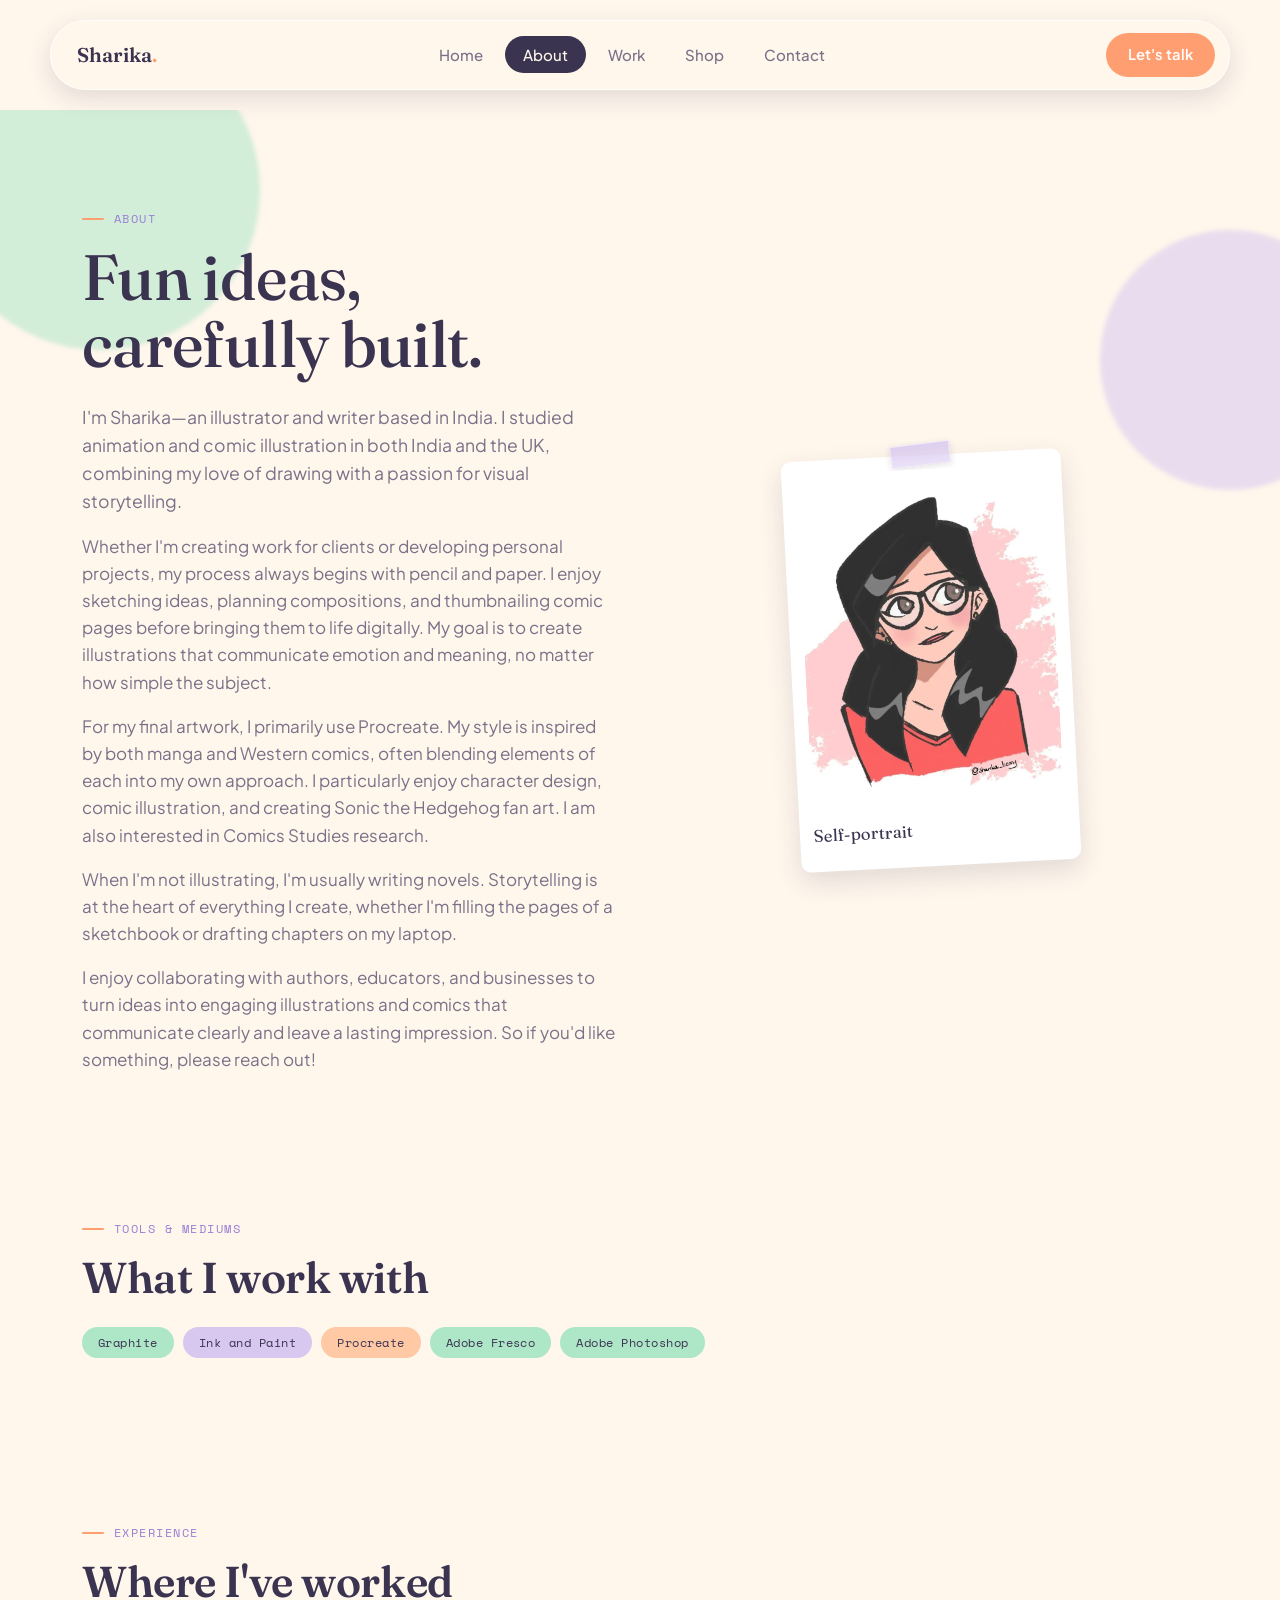
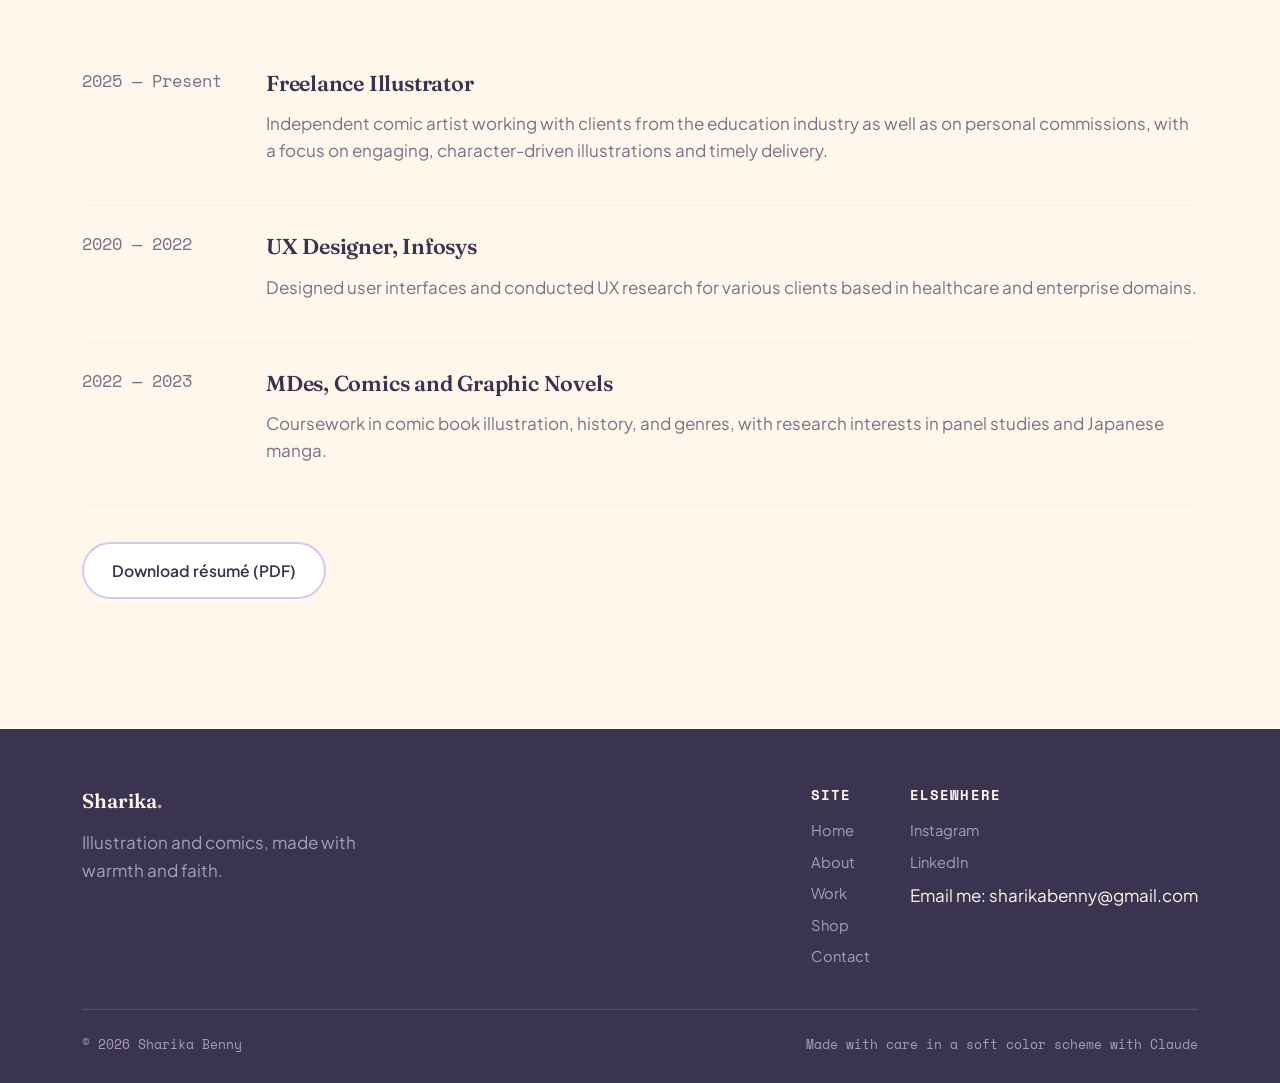
==== commit 3f930735: "Update about.html" ====
--- a/about.html
+++ b/about.html
@@ -8,6 +8,8 @@
 <link rel="preconnect" href="https://fonts.googleapis.com">
 <link href="https://fonts.googleapis.com/css2?family=Fraunces:opsz,wght@9..144,400..700&family=Plus+Jakarta+Sans:wght@400;500;600;700&family=Space+Mono:wght@400;700&display=swap" rel="stylesheet">
 <link rel="stylesheet" href="style.css">
+<link rel="icon" href="favicon.ico" sizes="any">
+<link rel="icon" type="image/png" sizes="32x32" href="Favicon.png">
 </head>
 <body>
 
@@ -128,7 +130,7 @@
           <h4>Elsewhere</h4>
           <a href="https://www.instagram.com/sharika_benny/">Instagram</a>
           <a href="https://www.linkedin.com/in/sharika-b-89a00021a/">LinkedIn</a>
-          <a href="mailto:sharikabenny@gmail.com">Email</a>
+          Email me: sharikabenny@gmail.com
         </div>
       </div>
     </div>
--- a/style.css
+++ b/style.css
@@ -657,3 +657,89 @@
     font-weight: 600;
     line-height: 1.5;
 }
+
+.process-grid{
+
+display:flex;
+align-items:center;
+justify-content:center;
+gap:24px;
+flex-wrap:wrap;
+
+margin-top:50px;
+
+}
+
+.process-card{
+    width:340px;
+    aspect-ratio:1 / 1;
+
+    padding:32px;
+
+    display:flex;
+    flex-direction:column;
+    justify-content:center;
+
+    text-align:left;
+
+    transition:.25s ease;
+}
+
+.process-card:nth-child(1){
+    transform:rotate(-0.8deg);
+}
+
+.process-card:nth-child(2){
+    transform:rotate(0.6deg);
+}
+
+.process-card:nth-child(3){
+    transform:rotate(-0.5deg);
+}
+
+.process-card:hover{
+
+transform:translateY(-8px) rotate(0deg);
+
+}
+
+.process-number{
+    font-family:var(--font-display);    
+}
+font-size:3rem;
+
+color:var(--lavender-deep);
+
+margin-bottom:12px;
+
+}
+
+.process-card h3{
+
+margin-bottom:14px;
+
+}
+
+.process-arrow{
+
+font-size:2rem;
+
+opacity:.45;
+
+user-select:none;
+
+}
+
+@media(max-width:900px){
+
+.process-grid{
+
+flex-direction:column;
+
+}
+
+.process-arrow{
+
+transform:rotate(90deg);
+
+}
